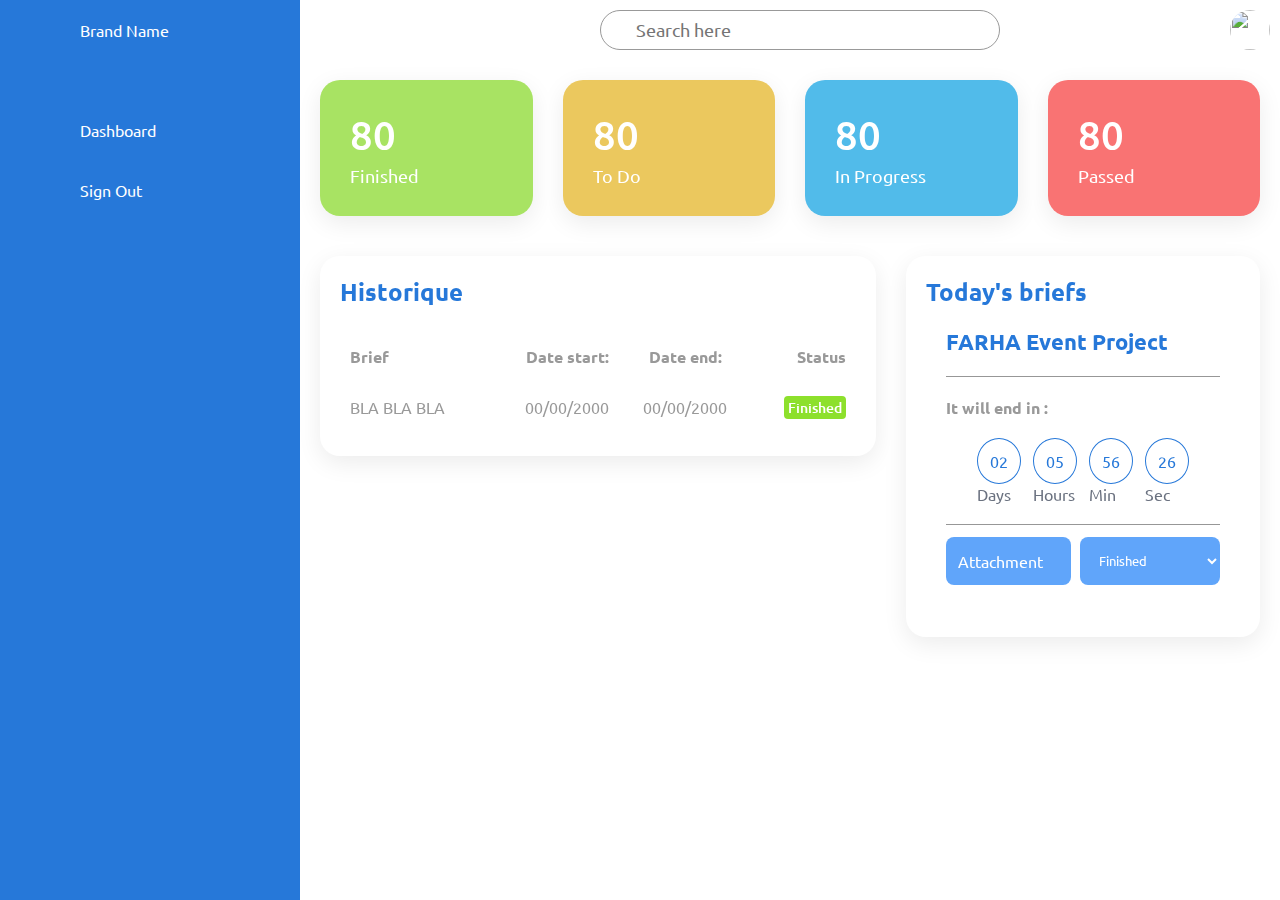
==== Learner Dashboard/index.html @ db7fc6b5 "Leaner dashboqrd" ====
<!DOCTYPE html>
<html lang="en">

<head>
    <meta charset="UTF-8">
    <meta http-equiv="X-UA-Compatible" content="IE=edge">
    <meta name="viewport" content="width=device-width, initial-scale=1.0">
    <title>Responsive Admin Dashboard | Korsat X Parmaga</title>
    <!-- ======= Styles ====== -->
    <link rel="stylesheet" href="assets/css/style.css">
</head>

<body>
    <!-- =============== Navigation ================ -->
    <div class="container">
        <div class="navigation">
            <ul>
                <li>
                    <a href="#">
                        <span class="icon">
                            <ion-icon name="-apple"></ion-icon>
                        </span>
                        <span class="title">Brand Name</span>
                    </a>
                </li>

                <li>
                    <a href="#">
                        <span class="icon">
                            <ion-icon name="home-outline"></ion-icon>
                        </span>
                        <span class="title">Dashboard</span>
                    </a>
                </li>





                <li>
                    <a href="#">
                        <span class="icon">
                            <ion-icon name="log-out-outline"></ion-icon>
                        </span>
                        <span class="title">Sign Out</span>
                    </a>
                </li>
            </ul>
        </div>

        <!-- ========================= Main ==================== -->
        <div class="main">
            <div class="topbar">
                <div class="toggle">
                    <ion-icon name="menu-outline"></ion-icon>
                </div>

                <div class="search">
                    <label>
                        <input type="text" placeholder="Search here">
                        <ion-icon name="search-outline"></ion-icon>
                    </label>
                </div>

                <div class="user">
                    <img src="assets/imgs/customer01.jpg" alt="">
                </div>
            </div>

            <!-- ======================= Cards ================== -->
            <div class="cardBox">
                <div class="card" style="background-color: #A8E363;">
                    <div>
                        <div class="numbers">80</div>
                        <div class="cardName">Finished</div>
                    </div>

                    <div class="iconBx">
                        <ion-icon name="book-outline"></ion-icon>
                    </div>
                </div>

                <div class="card" style="background-color: #EBC85E;">
                    <div>
                        <div class="numbers">80</div>
                        <div class="cardName">To Do</div>
                    </div>

                    <div class="iconBx">
                        <ion-icon name="book-outline"></ion-icon>
                    </div>
                </div>

                <div class="card" style="background-color: #51BBEA;">
                    <div>
                        <div class="numbers">80</div>
                        <div class="cardName">In Progress</div>
                    </div>

                    <div class="iconBx">
                        <ion-icon name="book-outline"></ion-icon>
                    </div>
                </div>

                <div class="card" style="background-color: #F97373;">
                    <div>
                        <div class="numbers">80</div>
                        <div class="cardName">Passed</div>
                    </div>

                    <div class="iconBx">
                        <ion-icon name="book-outline"></ion-icon>
                    </div>
                </div>
            </div>

            <!-- ================ Order Details List ================= -->
            <div class="details">
                <div class="recentOrders">
                    <div class="cardHeader">
                        <h2>Historique</h2>
                    </div>
                    <table>
                        <thead>
                            <tr>
                                <td>Brief</td>
                                <td>Date start:</td>
                                <td>Date end:</td>
                                <td>Status</td>
                            </tr>
                        </thead>

                        <tbody>
                            <tr>
                                <td>BLA BLA BLA</td>
                                <td>00/00/2000</td>
                                <td>00/00/2000</td>
                                <td><span class="status delivered">Finished</span></td>
                            </tr>
                        </tbody>
                    </table>
                </div>

                <!-- ================= New Customers ================ -->
                <div class="recentCustomers">
                    <div class="cardHeader">
                        <h2>Today's briefs</h2>
                    </div>
                    <div class="custom-card">
                        <div class="card-header">
                            <h2>FARHA Event Project</h2>
                        </div>
                        <div class="countdown">
                            <p class="countdown-label">It will end in :</p>
                            <ul class="countdown-list">
                                <li>
                                    <div class="countdown-item">
                                        <div class="countdown-number">02 </div>
                                        <span class="countdown-unit">Days</span>
                                    </div>
                                </li>
                                <li>
                                    <div class="countdown-item">
                                        <div class="countdown-number">05</div>
                                        <span class="countdown-unit">Hours</span>
                                    </div>
                                </li>
                                <li>
                                    <div class="countdown-item">
                                        <div class="countdown-number">56</div>
                                        <span class="countdown-unit">Min</span>
                                    </div>
                                </li>
                                <li>
                                    <div class="countdown-item">
                                        <div class="countdown-number">26</div>
                                        <span class="countdown-unit">Sec</span>
                                    </div>
                                </li>
                            </ul>
                        </div>
                        <div class="card-footer">
                            <div class="attachment-btn">
                                <p>Attachment</p>
                                <ion-icon name="arrow-down-outline">
                            </div>
                            <div class="">
                               <select name="" id="status" class="delete-btn">status
                                <option value="finished">Finished</option>
                                <option value="todo">To Do</option>
                                <option value="inprogress">In Progress</option>
                                <option value="notcompleted">Not Completed</option>
                               </select>
                            </div>
                        </div>
                    </div>

                </div>
            </div>
        </div>
    </div>

    <!-- =========== Scripts =========  -->
    <script src="assets/js/main.js"></script>
    <script>
        document.getElementById('status').addEventListener('change', function () {
                var selectElement = this;
                var selectedOption = selectElement.options[selectElement.selectedIndex].value;
                var color;

                switch (selectedOption) {
                    case 'finished':
                        color = 'green';
                        break;
                    case 'todo':
                        color = 'orange';
                        break;
                    case 'inprogress':
                        color = 'blue';
                        break;
                    case 'notcompleted':
                        color = 'red';
                        break;
                    default:
                        color = '';
                }

                selectElement.style.backgroundColor = color;
            });

    </script>

    <!-- ====== ionicons ======= -->
    <script type="module" src="https://unpkg.com/ionicons@5.5.2/dist/ionicons/ionicons.esm.js"></script>
    <script nomodule src="https://unpkg.com/ionicons@5.5.2/dist/ionicons/ionicons.js"></script>
</body>

</html>
---- Learner Dashboard/assets/css/style.css ----
/* =========== Google Fonts ============ */
@import url("https://fonts.googleapis.com/css2?family=Ubuntu:wght@300;400;500;700&display=swap");

/* =============== Globals ============== */
* {
  font-family: "Ubuntu", sans-serif;
  margin: 0;
  padding: 0;
  box-sizing: border-box;
}

:root {
  --blue: #2678d9;
  --white: #fff;
  --gray: #f5f5f5;
  --black1: #222;
  --black2: #999;
}

body {
  min-height: 100vh;
  overflow-x: hidden;
}

.container {
  position: relative;
  width: 100%;
}

/* =============== Navigation ================ */
.navigation {
  position: fixed;
  width: 300px;
  height: 100%;
  background: var(--blue);
  border-left: 10px solid var(--blue);
  transition: 0.5s;
  overflow: hidden;
}
.navigation.active {
  width: 80px;
}

.navigation ul {
  position: absolute;
  top: 0;
  left: 0;
  width: 100%;
}

.navigation ul li {
  position: relative;
  width: 100%;
  list-style: none;
  border-top-left-radius: 30px;
  border-bottom-left-radius: 30px;
}

.navigation ul li:hover,
.navigation ul li.hovered {
  background-color: var(--white);
}

.navigation ul li:nth-child(1) {
  margin-bottom: 40px;
  pointer-events: none;
}

.navigation ul li a {
  position: relative;
  display: block;
  width: 100%;
  display: flex;
  text-decoration: none;
  color: var(--white);
}
.navigation ul li:hover a,
.navigation ul li.hovered a {
  color: var(--blue);
}

.navigation ul li a .icon {
  position: relative;
  display: block;
  min-width: 60px;
  height: 60px;
  line-height: 75px;
  text-align: center;
}
.navigation ul li a .icon ion-icon {
  font-size: 1.75rem;
}

.navigation ul li a .title {
  position: relative;
  display: block;
  padding: 0 10px;
  height: 60px;
  line-height: 60px;
  text-align: start;
  white-space: nowrap;
}

/* --------- curve outside ---------- */
.navigation ul li:hover a::before,
.navigation ul li.hovered a::before {
  content: "";
  position: absolute;
  right: 0;
  top: -50px;
  width: 50px;
  height: 50px;
  background-color: transparent;
  border-radius: 50%;
  box-shadow: 35px 35px 0 10px var(--white);
  pointer-events: none;
}
.navigation ul li:hover a::after,
.navigation ul li.hovered a::after {
  content: "";
  position: absolute;
  right: 0;
  bottom: -50px;
  width: 50px;
  height: 50px;
  background-color: transparent;
  border-radius: 50%;
  box-shadow: 35px -35px 0 10px var(--white);
  pointer-events: none;
}

/* ===================== Main ===================== */
.main {
  position: absolute;
  width: calc(100% - 300px);
  left: 300px;
  min-height: 100vh;
  background: var(--white);
  transition: 0.5s;
}
.main.active {
  width: calc(100% - 80px);
  left: 80px;
}

.topbar {
  width: 100%;
  height: 60px;
  display: flex;
  justify-content: space-between;
  align-items: center;
  padding: 0 10px;
}

.toggle {
  position: relative;
  width: 60px;
  height: 60px;
  display: flex;
  justify-content: center;
  align-items: center;
  font-size: 2.5rem;
  cursor: pointer;
}

.search {
  position: relative;
  width: 400px;
  margin: 0 10px;
}

.search label {
  position: relative;
  width: 100%;
}

.search label input {
  width: 100%;
  height: 40px;
  border-radius: 40px;
  padding: 5px 20px;
  padding-left: 35px;
  font-size: 18px;
  outline: none;
  border: 1px solid var(--black2);
}

.search label ion-icon {
  position: absolute;
  top: 0;
  left: 10px;
  font-size: 1.2rem;
}

.user {
  position: relative;
  width: 40px;
  height: 40px;
  border-radius: 50%;
  overflow: hidden;
  cursor: pointer;
}

.user img {
  position: absolute;
  top: 0;
  left: 0;
  width: 100%;
  height: 100%;
  object-fit: cover;
}

/* ======================= Cards ====================== */
.cardBox {
  position: relative;
  width: 100%;
  padding: 20px;
  display: grid;
  grid-template-columns: repeat(4, 1fr);
  grid-gap: 30px;
}

.cardBox .card {
  position: relative;
  background: var(--white);
  padding: 30px;
  border-radius: 20px;
  display: flex;
  justify-content: space-between;
  cursor: pointer;
  box-shadow: 0 7px 25px rgba(0, 0, 0, 0.08);
}

.cardBox .card .numbers {
  position: relative;
  font-weight: 500;
  font-size: 2.5rem;
  color: var(--white);
}

.cardBox .card .cardName {
  color: var(--white);
  font-size: 1.1rem;
  margin-top: 5px;
}

.cardBox .card .iconBx {
  font-size: 3.5rem;
  font-weight: 900;
  color: var(--white);
}

.cardBox .card:hover {
  background: var(--blue);
}
.cardBox .card:hover .numbers,
.cardBox .card:hover .cardName,
.cardBox .card:hover .iconBx {
  color: var(--white);
}

/* ================== Order Details List ============== */
.details {
  position: relative;
  width: 100%;
  padding: 20px;
  display: grid;
  grid-template-columns: 2fr 1fr;
  grid-gap: 30px;
  /* margin-top: 10px; */
}

.details .recentOrders {
  position: relative;
  display: grid;
  height: 200px;  background: var(--white);
  padding: 20px;
  box-shadow: 0 7px 25px rgba(0, 0, 0, 0.08);
  border-radius: 20px;
}

.details .cardHeader {
  /* display: flex;
  justify-content: space-between;
  align-items: flex-start; */
}
.cardHeader h2 {
  font-weight: 600;
  color: var(--blue);
}
.cardHeader .btn {
  position: relative;
  padding: 5px 10px;
  background: var(--blue);
  text-decoration: none;
  color: var(--white);
  border-radius: 6px;
}

.details table {
  width: 100%;
  border-collapse: collapse;
  margin-top: 10px;
}
.details table thead td {
  font-weight: 600;
}
.details .recentOrders table tr {
  color: var(--black1);
  border-bottom: 1px solid rgba(0, 0, 0, 0.1);
}
.details .recentOrders table tr:last-child {
  border-bottom: none;
}
.details .recentOrders table tbody tr:hover {
  background: var(--blue);
  color: var(--white);
}
.details .recentOrders table tr td {
  padding: 10px;
  color: var(--black2);
}
.details .recentOrders table tr td:last-child {
  text-align: end;
}
.details .recentOrders table tr td:nth-child(2) {
  text-align: end;
}
.details .recentOrders table tr td:nth-child(3) {
  text-align: center;
}
.status.delivered {
  padding: 2px 4px;
  background: #8de02c;
  color: var(--white);
  border-radius: 4px;
  font-size: 14px;
  font-weight: 500;
}
.status.pending {
  padding: 2px 4px;
  background: #e9b10a;
  color: var(--white);
  border-radius: 4px;
  font-size: 14px;
  font-weight: 500;
}
.status.return {
  padding: 2px 4px;
  background: #f00;
  color: var(--white);
  border-radius: 4px;
  font-size: 14px;
  font-weight: 500;
}
.status.inProgress {
  padding: 2px 4px;
  background: #1795ce;
  color: var(--white);
  border-radius: 4px;
  font-size: 14px;
  font-weight: 500;
}

.custom-card {
  border-radius: 1.5rem;
  padding: 1.25rem;
  width: 100%;
  background-color: var(--color-background);
}

.card-header {
  padding-bottom: 1.25rem;
  border-bottom: 1px solid #979797;
}

.card-header h2 {
  color: var(--blue);
  font-weight: 600;
  font-size: 1.4rem;
}

.countdown {
  margin-bottom: 1.25rem;
}

.countdown-label {
  margin-top: 1.25rem;
  margin-bottom: 1.25rem;
  font-weight: 600;
  color: var(--black2);
}

 .countdown-list {
    list-style-type: none;
    margin: 0;
    padding: 0;
    gap: 0.75rem;
    align-items: center;
    justify-content: center;
    display: flex;
  }

  .countdown-item {
    align-items: center;
    gap: 0.1rem;
    font-size: 1rem;
    color: #6b7280;
  }

  .countdown-number {
    background-color: #ffffff;
    color: var(--blue);
    border: 1px solid var(--blue);
    padding: 0.75rem;
    border-radius: 50%;
  }

  .countdown-unit {
    font-weight: 400;
  }

.card-footer {
  display: flex;
  justify-content: space-between;
  border-top: 1px solid #979797;
  padding-top: 0.75rem;
  padding-bottom: 0.75rem;
}

.attachment-btn {
  display: flex;
  align-items: center;
  font-weight: 0.6rem;
  gap: 1rem;
  background-color: #60a5fa;
  color: #fff;
  padding: 0.75rem;
  border-radius: 0.5rem;
  cursor: pointer;

}
.attachment-btn p {
  font-weight: 0.6rem;
}

.delete-btn {
  display: flex;
    align-items: center;
    gap: 1rem;    margin-left: 9px;
    background-color: #60a5fa;
    color: #fff;
    padding: 0.9rem;
    border-radius: 0.5rem;
    cursor: pointer;
    border: none;
}

.recentCustomers {
  position: relative;
  display: grid;
  min-height: 100px;
  padding: 20px;
  background: var(--white);
  box-shadow: 0 7px 25px rgba(0, 0, 0, 0.08);
  border-radius: 20px;
}
.recentCustomers .imgBx {
  position: relative;
  width: 40px;
  height: 40px;
  border-radius: 50px;
  overflow: hidden;
}
.recentCustomers .imgBx img {
  position: absolute;
  top: 0;
  left: 0;
  width: 100%;
  height: 100%;
  object-fit: cover;
}
.recentCustomers table tr td {
  padding: 12px 10px;
}
.recentCustomers table tr td h4 {
  font-size: 16px;
  font-weight: 500;
  line-height: 1.2rem;
}
.recentCustomers table tr td h4 span {
  font-size: 14px;
  color: var(--black2);
}
.recentCustomers table tr:hover {
  background: var(--blue);
  color: var(--white);
}
.recentCustomers table tr:hover td h4 span {
  color: var(--white);
}

/* ====================== Responsive Design ========================== */
@media (max-width: 991px) {
  .navigation {
    left: -300px;
  }
  .navigation.active {
    width: 300px;
    left: 0;
  }
  .main {
    width: 100%;
    left: 0;
  }
  .main.active {
    left: 300px;
  }
  .cardBox {
    grid-template-columns: repeat(2, 1fr);
  }
}

@media (max-width: 768px) {
  .details {
    grid-template-columns: 1fr;
  }
  .recentOrders {
    overflow-x: auto;
  }
  .status.inProgress {
    white-space: nowrap;
  }
}

@media (max-width: 480px) {
  .cardBox {
    grid-template-columns: repeat(1, 1fr);
  }
  .cardHeader h2 {
    font-size: 20px;
  }
  .user {
    min-width: 40px;
  }
  .navigation {
    width: 100%;
    left: -100%;
    z-index: 1000;
  }
  .navigation.active {
    width: 100%;
    left: 0;
  }
  .toggle {
    z-index: 10001;
  }
  .main.active .toggle {
    color: #fff;
    position: fixed;
    right: 0;
    left: initial;
  }
}
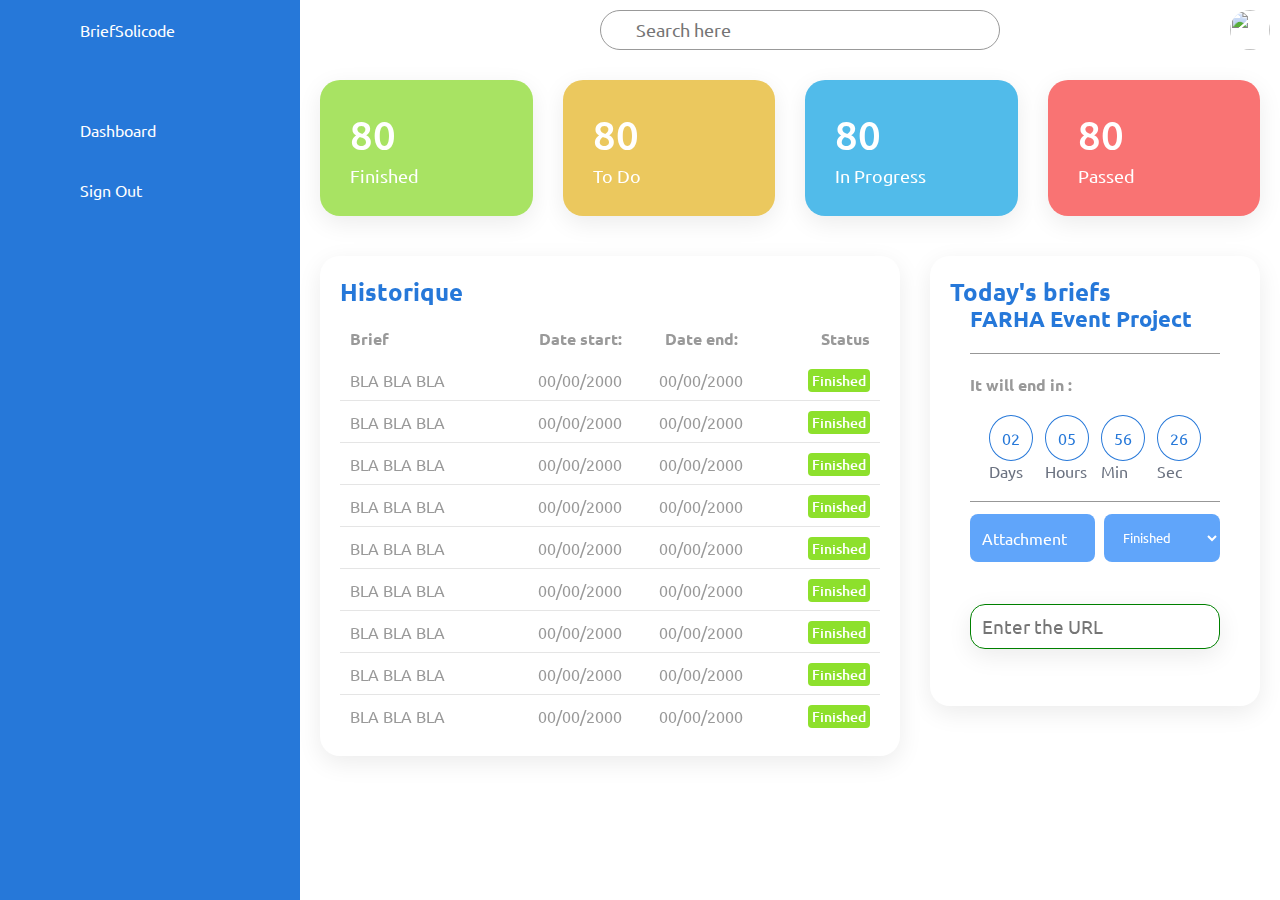
==== commit 5b8debd4: "Working on style" ====
--- a/Learner Dashboard/index.html
+++ b/Learner Dashboard/index.html
@@ -16,11 +16,11 @@
         <div class="navigation">
             <ul>
                 <li>
-                    <a href="#">
+                    <a href="#main">
                         <span class="icon">
-                            <ion-icon name="-apple"></ion-icon>
+                            <ion-icon name="code-slash-outline"></ion-icon>
                         </span>
-                        <span class="title">Brand Name</span>
+                        <span class="title">BriefSolicode</span>
                     </a>
                 </li>
 
@@ -137,6 +137,51 @@
                                 <td>00/00/2000</td>
                                 <td><span class="status delivered">Finished</span></td>
                             </tr>
+                            <tr>
+                                <td>BLA BLA BLA</td>
+                                <td>00/00/2000</td>
+                                <td>00/00/2000</td>
+                                <td><span class="status delivered">Finished</span></td>
+                            </tr>
+                            <tr>
+                                <td>BLA BLA BLA</td>
+                                <td>00/00/2000</td>
+                                <td>00/00/2000</td>
+                                <td><span class="status delivered">Finished</span></td>
+                            </tr>
+                            <tr>
+                                <td>BLA BLA BLA</td>
+                                <td>00/00/2000</td>
+                                <td>00/00/2000</td>
+                                <td><span class="status delivered">Finished</span></td>
+                            </tr>
+                            <tr>
+                                <td>BLA BLA BLA</td>
+                                <td>00/00/2000</td>
+                                <td>00/00/2000</td>
+                                <td><span class="status delivered">Finished</span></td>
+                            </tr>
+                            <tr>
+                                <td>BLA BLA BLA</td>
+                                <td>00/00/2000</td>
+                                <td>00/00/2000</td>
+                                <td><span class="status delivered">Finished</span></td>
+                            </tr><tr>
+                                <td>BLA BLA BLA</td>
+                                <td>00/00/2000</td>
+                                <td>00/00/2000</td>
+                                <td><span class="status delivered">Finished</span></td>
+                            </tr><tr>
+                                <td>BLA BLA BLA</td>
+                                <td>00/00/2000</td>
+                                <td>00/00/2000</td>
+                                <td><span class="status delivered">Finished</span></td>
+                            </tr><tr>
+                                <td>BLA BLA BLA</td>
+                                <td>00/00/2000</td>
+                                <td>00/00/2000</td>
+                                <td><span class="status delivered">Finished</span></td>
+                            </tr>
                         </tbody>
                     </table>
                 </div>
@@ -185,12 +230,18 @@
                                 <ion-icon name="arrow-down-outline">
                             </div>
                             <div class="">
-                               <select name="" id="status" class="delete-btn">status
-                                <option value="finished">Finished</option>
-                                <option value="todo">To Do</option>
-                                <option value="inprogress">In Progress</option>
-                                <option value="notcompleted">Not Completed</option>
-                               </select>
+                                <select name="" id="status" class="delete-btn">status
+                                    <option value="finished">Finished</option>
+                                    <option value="todo">To Do</option>
+                                    <option value="inprogress">In Progress</option>
+                                </select>
+                            </div>
+
+                        </div>
+                        <div class="input-div one" id="urlInputContainer">
+                            <div class="div">
+                                <label for="brief_title"></label>
+                                <input type="text" class="input" id="brief_title" name="brief_title" placeholder="Enter the URL">
                             </div>
                         </div>
                     </div>
@@ -204,29 +255,35 @@
     <script src="assets/js/main.js"></script>
     <script>
         document.getElementById('status').addEventListener('change', function () {
-                var selectElement = this;
-                var selectedOption = selectElement.options[selectElement.selectedIndex].value;
-                var color;
-
-                switch (selectedOption) {
-                    case 'finished':
-                        color = 'green';
-                        break;
-                    case 'todo':
-                        color = 'orange';
-                        break;
-                    case 'inprogress':
-                        color = 'blue';
-                        break;
-                    case 'notcompleted':
-                        color = 'red';
-                        break;
-                    default:
-                        color = '';
-                }
-
-                selectElement.style.backgroundColor = color;
-            });
+            var selectElement = this;
+            var selectedOption = selectElement.options[selectElement.selectedIndex].value;
+            var color;
+
+            switch (selectedOption) {
+                case 'finished':
+                    color = 'green';
+                    break;
+                case 'todo':
+                    color = 'orange';
+                    break;
+                case 'inprogress':
+                    color = 'blue';
+                    break;
+                case 'notcompleted':
+                    color = 'red';
+                    break;
+                default:
+                    color = '';
+            }
+
+            selectElement.style.backgroundColor = color;
+            if (selectedOption == 'finished') {
+                document.getElementById('urlInputContainer').style.display = 'block'
+            } else {
+                document.getElementById('urlInputContainer').style.display = 'none'
+            }
+
+        });
 
     </script>
 
--- a/Learner Dashboard/assets/css/style.css
+++ b/Learner Dashboard/assets/css/style.css
@@ -273,16 +273,18 @@
 .details .recentOrders {
   position: relative;
   display: grid;
-  height: 200px;  background: var(--white);
+    min-height: 9px;
+  background: var(--white);
   padding: 20px;
   box-shadow: 0 7px 25px rgba(0, 0, 0, 0.08);
   border-radius: 20px;
 }
 
 .details .cardHeader {
-  /* display: flex;
+  display: flex;
   justify-content: space-between;
-  align-items: flex-start; */
+  align-items: flex-start;
+  min-height: 9px;
 }
 .cardHeader h2 {
   font-weight: 600;
@@ -459,45 +461,46 @@
 .recentCustomers {
   position: relative;
   display: grid;
-  min-height: 100px;
+  max-height:450px;
   padding: 20px;
   background: var(--white);
   box-shadow: 0 7px 25px rgba(0, 0, 0, 0.08);
   border-radius: 20px;
 }
-.recentCustomers .imgBx {
-  position: relative;
-  width: 40px;
-  height: 40px;
-  border-radius: 50px;
-  overflow: hidden;
-}
-.recentCustomers .imgBx img {
-  position: absolute;
+
+.input-div>div {
+  position: relative;
+  height: 45px;
+  margin: 30px 0 20px 0;
+}
+
+.input-div>div>label {
+  position: absolute;
+  left: 10px;
+  top: 50%;
+  transform: translateY(-50%);
+  color: #999;
+  font-size: 18px;
+  transition: 0.3s;
+}
+
+
+
+.input-div>div>input {
+  position: absolute;
+  left: 0;
   top: 0;
-  left: 0;
   width: 100%;
   height: 100%;
-  object-fit: cover;
-}
-.recentCustomers table tr td {
-  padding: 12px 10px;
-}
-.recentCustomers table tr td h4 {
-  font-size: 16px;
-  font-weight: 500;
-  line-height: 1.2rem;
-}
-.recentCustomers table tr td h4 span {
-  font-size: 14px;
-  color: var(--black2);
-}
-.recentCustomers table tr:hover {
-  background: var(--blue);
-  color: var(--white);
-}
-.recentCustomers table tr:hover td h4 span {
-  color: var(--white);
+  border: none;
+  outline: none;
+  box-shadow: 0 7px 25px rgba(0, 0, 0, 0.08);
+  border-radius: 15px;
+  background: none;
+  border: 1px solid green;
+  padding: 0.5rem 0.7rem;
+  font-size: 1.2rem;
+  color: #555;
 }
 
 /* ====================== Responsive Design ========================== */
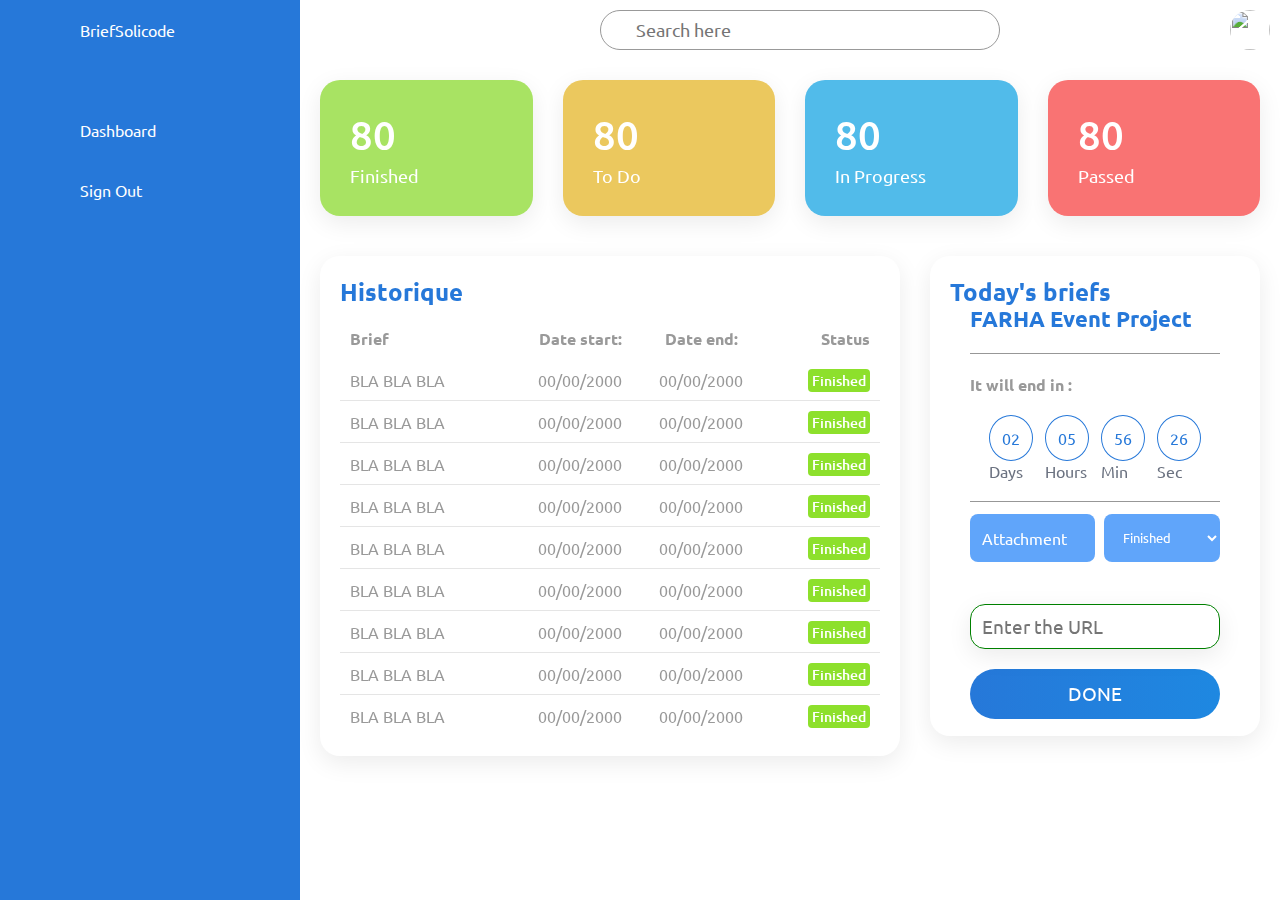
==== commit c129accb: "UPDATE" ====
--- a/Learner Dashboard/index.html
+++ b/Learner Dashboard/index.html
@@ -166,17 +166,20 @@
                                 <td>00/00/2000</td>
                                 <td>00/00/2000</td>
                                 <td><span class="status delivered">Finished</span></td>
-                            </tr><tr>
-                                <td>BLA BLA BLA</td>
-                                <td>00/00/2000</td>
-                                <td>00/00/2000</td>
-                                <td><span class="status delivered">Finished</span></td>
-                            </tr><tr>
-                                <td>BLA BLA BLA</td>
-                                <td>00/00/2000</td>
-                                <td>00/00/2000</td>
-                                <td><span class="status delivered">Finished</span></td>
-                            </tr><tr>
+                            </tr>
+                            <tr>
+                                <td>BLA BLA BLA</td>
+                                <td>00/00/2000</td>
+                                <td>00/00/2000</td>
+                                <td><span class="status delivered">Finished</span></td>
+                            </tr>
+                            <tr>
+                                <td>BLA BLA BLA</td>
+                                <td>00/00/2000</td>
+                                <td>00/00/2000</td>
+                                <td><span class="status delivered">Finished</span></td>
+                            </tr>
+                            <tr>
                                 <td>BLA BLA BLA</td>
                                 <td>00/00/2000</td>
                                 <td>00/00/2000</td>
@@ -241,9 +244,13 @@
                         <div class="input-div one" id="urlInputContainer">
                             <div class="div">
                                 <label for="brief_title"></label>
-                                <input type="text" class="input" id="brief_title" name="brief_title" placeholder="Enter the URL">
+                                <input type="text" class="input" id="brief_title" name="brief_title"
+                                    placeholder="Enter the URL">
                             </div>
+                                                    <button class="DoneButton">DONE</button>
+
                         </div>
+
                     </div>
 
                 </div>
--- a/Learner Dashboard/assets/css/style.css
+++ b/Learner Dashboard/assets/css/style.css
@@ -461,7 +461,7 @@
 .recentCustomers {
   position: relative;
   display: grid;
-  max-height:450px;
+  max-height:480px;
   padding: 20px;
   background: var(--white);
   box-shadow: 0 7px 25px rgba(0, 0, 0, 0.08);
@@ -502,6 +502,22 @@
   font-size: 1.2rem;
   color: #555;
 }
+.DoneButton {
+   display: block;
+  width: 100%;
+  height: 50px;
+  border-radius: 25px;
+  outline: none;
+  border: none;
+  background-image: linear-gradient(to right, #2678d9, #1e88e1, #2678d9);
+  background-size: 200%;
+  font-size: 1.2rem;
+  color: #fff;
+  text-transform: uppercase;
+  margin: 1rem 0;
+  cursor: pointer;
+  transition: 0.5s;
+}
 
 /* ====================== Responsive Design ========================== */
 @media (max-width: 991px) {
